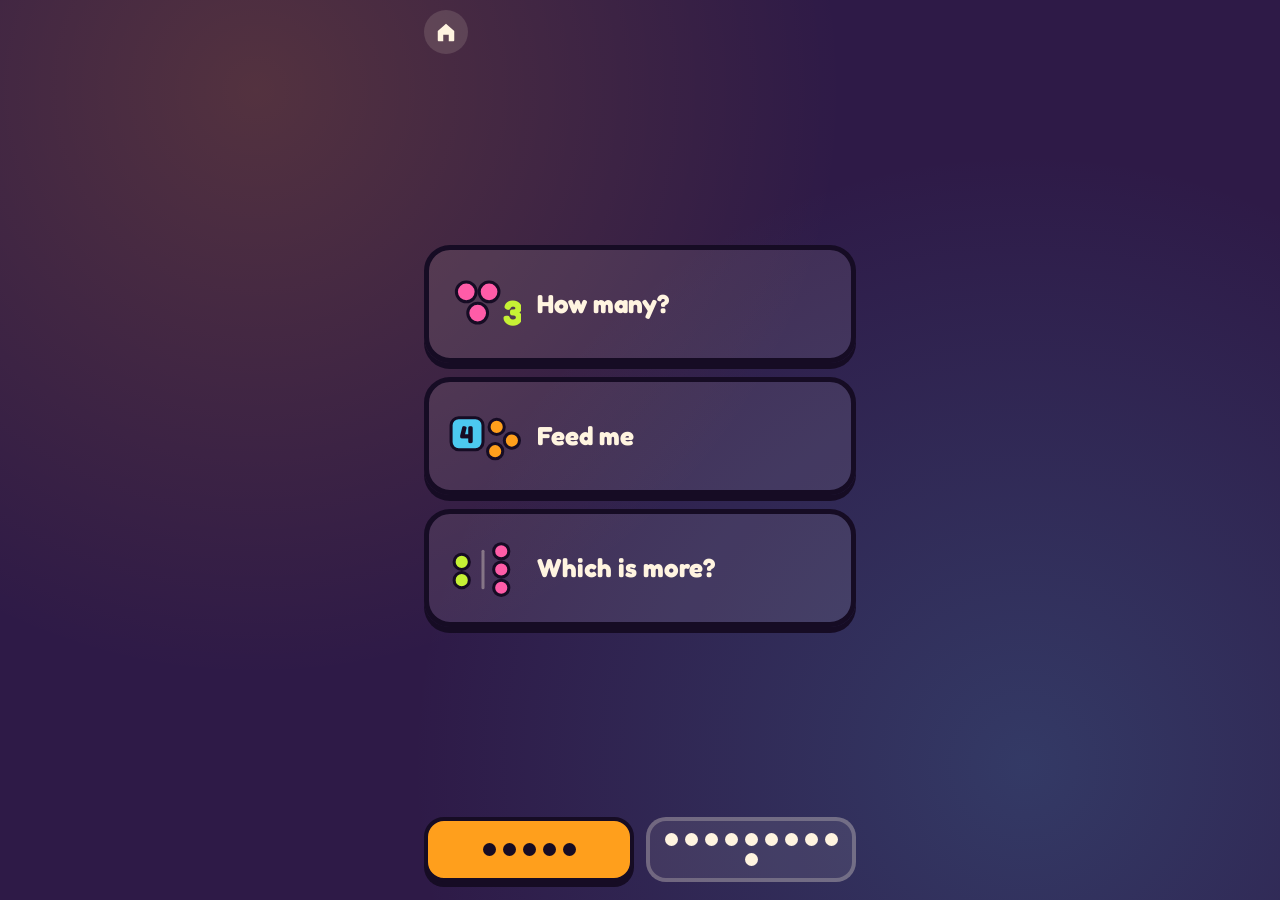
==== count.html @ f522d48b "Add files via upload" ====
<!DOCTYPE html>
<html lang="en">
<head>
<meta charset="utf-8">
<meta name="viewport" content="width=device-width, initial-scale=1, viewport-fit=cover, user-scalable=no">
<meta name="apple-mobile-web-app-capable" content="yes">
<meta name="apple-mobile-web-app-status-bar-style" content="black-translucent">
<meta name="apple-mobile-web-app-title" content="Grumbo">
<meta name="theme-color" content="#2E1A47">
<link rel="manifest" href="manifest.json">
<link rel="apple-touch-icon" href="apple-touch-icon.png">
<link rel="icon" href="icon-192.png">
<title>Grumbo Counts &mdash; Counting</title>
<link rel="preconnect" href="https://fonts.googleapis.com">
<link rel="preconnect" href="https://fonts.gstatic.com" crossorigin>
<link href="https://fonts.googleapis.com/css2?family=Fredoka:wght@500;600;700&display=swap" rel="stylesheet">
<style>
  :root{
    --grape:#2E1A47;
    --lime:#C6F135;
    --pink:#FF5CA8;
    --tangerine:#FF9F1C;
    --sky:#4CC9F0;
    --cream:#FFF4E0;
    --ink:#160C24;
  }

  *{box-sizing:border-box;-webkit-tap-highlight-color:transparent;-webkit-user-select:none;user-select:none}
  html,body{height:100%;overflow:hidden}

  body{
    margin:0;
    font-family:'Fredoka',system-ui,-apple-system,sans-serif;
    background:var(--grape);
    background-image:
      radial-gradient(circle at 20% 10%, rgba(255,159,28,.18), transparent 45%),
      radial-gradient(circle at 80% 85%, rgba(76,201,240,.18), transparent 48%);
    color:var(--cream);
    display:flex;
    justify-content:center;
    touch-action:manipulation;
  }

  .stage{
    width:100%;max-width:460px;
    display:flex;flex-direction:column;
    padding:
      calc(env(safe-area-inset-top) + 10px) 14px
      calc(env(safe-area-inset-bottom) + 14px);
  }

  .screen{display:none;flex-direction:column;flex:1;gap:12px}
  .screen.on{display:flex}

  /* ============ TITLE ============ */
  .hero{display:flex;flex-direction:column;align-items:center;justify-content:center;flex:1;gap:14px}
  #heroMonster{width:min(58vw,220px);height:min(58vw,220px);animation:breathe 3.4s ease-in-out infinite}
  @keyframes breathe{0%,100%{transform:translateY(0) scale(1)}50%{transform:translateY(-10px) scale(1.03)}}

  .playbtn{
    width:118px;height:118px;border-radius:50%;
    background:var(--lime);border:6px solid var(--ink);
    box-shadow:0 8px 0 var(--ink);
    display:grid;place-items:center;cursor:pointer;
    animation:pulse 1.9s ease-in-out infinite;
  }
  .playbtn:active{transform:translateY(8px);box-shadow:0 0 0 var(--ink);animation:none}
  .playbtn svg{width:48px;height:48px;margin-left:8px}
  @keyframes pulse{
    0%,100%{box-shadow:0 8px 0 var(--ink)}
    50%{box-shadow:0 8px 0 var(--ink),0 0 0 16px rgba(198,241,53,.16)}
  }

  /* ============ MODE PICKER ============ */
  .modes{display:flex;flex-direction:column;gap:14px;flex:1;justify-content:center}
  .mode{
    background:rgba(255,244,224,.09);
    border:5px solid var(--ink);
    border-radius:26px;
    box-shadow:0 6px 0 var(--ink);
    padding:16px;
    display:flex;align-items:center;gap:16px;
    cursor:pointer;
  }
  .mode:active{transform:translateY(6px);box-shadow:0 0 0 var(--ink)}
  .mode svg{width:76px;height:76px;flex:none}
  .mode-name{font-size:26px;font-weight:700;color:var(--cream)}

  .rangepick{display:flex;gap:12px;justify-content:center;padding-bottom:4px}
  .range{
    flex:1;
    background:rgba(255,244,224,.09);
    border:4px solid rgba(255,244,224,.25);
    border-radius:20px;padding:12px;
    display:flex;justify-content:center;gap:7px;align-items:center;flex-wrap:wrap;
    cursor:pointer;
  }
  .range[aria-pressed="true"]{background:var(--tangerine);border-color:var(--ink);box-shadow:0 5px 0 var(--ink)}
  .range i{width:13px;height:13px;border-radius:50%;background:var(--cream);display:block}
  .range[aria-pressed="true"] i{background:var(--ink)}

  /* ============ PLAY ============ */
  .topbar{display:flex;align-items:center;justify-content:space-between;height:44px}
  .home,.askbtn{
    width:44px;height:44px;border-radius:50%;border:none;
    background:rgba(255,244,224,.13);display:grid;place-items:center;cursor:pointer;
  }
  .home svg{width:22px;height:22px}
  .askbtn svg{width:24px;height:24px}
  .stars{display:flex;gap:6px}
  .stars svg{width:26px;height:26px}
  .stars .s{fill:rgba(255,244,224,.2)}
  .stars .s.lit{fill:var(--tangerine);animation:pop .4s ease}
  @keyframes pop{0%{transform:scale(.3)}60%{transform:scale(1.35)}100%{transform:scale(1)}}

  .tray{
    background:rgba(0,0,0,.18);
    border-radius:28px;
    padding:14px;
    display:flex;flex-wrap:wrap;align-content:center;justify-content:center;
    gap:10px;
    min-height:150px;
    flex:1;
  }
  .tray.pair{gap:0;padding:0;background:none;flex-wrap:nowrap;align-items:stretch}
  .half{
    flex:1;margin:0 5px;
    background:rgba(0,0,0,.18);border-radius:26px;
    border:5px solid transparent;
    display:flex;flex-wrap:wrap;align-content:center;justify-content:center;gap:9px;
    padding:12px;cursor:pointer;
  }
  .half:active{transform:scale(.97)}
  .half.win{border-color:var(--lime);background:rgba(198,241,53,.16)}
  .half.nope{animation:shake .4s ease}

  .item{width:52px;height:52px;display:block}
  .item.small{width:40px;height:40px}
  .item.tap{cursor:pointer}
  .item.counting{animation:bounce .45s ease}
  .item.eaten{animation:vanish .4s ease forwards}
  .item.arrive{animation:drop .35s ease backwards}
  @keyframes bounce{0%,100%{transform:translateY(0) scale(1)}45%{transform:translateY(-16px) scale(1.22)}}
  @keyframes vanish{to{transform:scale(0) rotate(35deg);opacity:0}}
  @keyframes drop{from{transform:translateY(-26px) scale(.4);opacity:0}}

  .bay{display:flex;justify-content:center;padding:2px 0}
  #monster{width:104px;height:104px;display:block}
  .bay.yay #monster{animation:hop .55s ease}
  .bay.hmm #monster{animation:shake .45s ease}
  @keyframes hop{0%,100%{transform:translateY(0)}35%{transform:translateY(-24px) rotate(-7deg)}65%{transform:translateY(-9px) rotate(5deg)}}
  @keyframes shake{0%,100%{transform:translateX(0)}25%{transform:translateX(-10px)}75%{transform:translateX(10px)}}

  .choices{display:flex;gap:12px;justify-content:center}
  .num{
    flex:1;max-width:110px;aspect-ratio:1;
    background:var(--cream);color:var(--ink);
    border:5px solid var(--ink);border-radius:24px;
    box-shadow:0 7px 0 var(--ink);
    font-family:inherit;font-size:52px;font-weight:700;
    display:grid;place-items:center;cursor:pointer;
  }
  .num:active{transform:translateY(7px);box-shadow:0 0 0 var(--ink)}
  .num.right{background:var(--lime);animation:pop .45s ease}
  .num.nope{animation:shake .4s ease;background:rgba(255,244,224,.45)}

  .target{display:flex;align-items:center;justify-content:center;gap:14px}
  .bignum{
    width:104px;height:104px;
    background:var(--sky);color:var(--ink);
    border:6px solid var(--ink);border-radius:26px;
    box-shadow:0 7px 0 var(--ink);
    font-size:62px;font-weight:700;
    display:grid;place-items:center;
  }
  .tally{display:flex;gap:6px;flex-wrap:wrap;max-width:150px}
  .tally i{width:16px;height:16px;border-radius:50%;background:rgba(255,244,224,.22);display:block}
  .tally i.on{background:var(--lime);animation:pop .3s ease}

  /* ============ CELEBRATE ============ */
  .party{flex:1;display:flex;flex-direction:column;align-items:center;justify-content:center;gap:20px}
  #partyMonster{width:min(52vw,200px);height:min(52vw,200px);animation:hop .6s ease 3}
  .bigstars{display:flex;gap:10px}
  .bigstars svg{width:46px;height:46px;fill:var(--tangerine)}
  .bigstars svg:nth-child(1){animation:pop .5s ease .10s backwards}
  .bigstars svg:nth-child(2){animation:pop .5s ease .25s backwards}
  .bigstars svg:nth-child(3){animation:pop .5s ease .40s backwards}
  .bigstars svg:nth-child(4){animation:pop .5s ease .55s backwards}
  .bigstars svg:nth-child(5){animation:pop .5s ease .70s backwards}

  .confetti{position:fixed;inset:0;pointer-events:none;overflow:hidden;z-index:9}
  .confetti b{position:absolute;width:11px;height:16px;border-radius:2px;animation:fall 1.5s linear forwards}
  @keyframes fall{to{transform:translateY(105vh) rotate(560deg);opacity:.2}}

  @media (prefers-reduced-motion:reduce){*{animation:none !important}}
</style>
</head>
<body>
<div class="stage">

  <!-- ===== TITLE ===== -->
  <section class="screen" id="s-title">
    <div class="hero">
      <svg id="heroMonster" viewBox="0 0 120 120"></svg>
      <div class="playbtn" id="play" role="button" aria-label="Play">
        <svg viewBox="0 0 24 24"><path d="M6 3l15 9-15 9z" fill="#160C24"/></svg>
      </div>
    </div>
  </section>

  <!-- ===== MODE PICKER ===== -->
  <section class="screen on" id="s-modes">
    <div class="topbar">
      <button class="home" id="homeFromModes" aria-label="Back">
        <svg viewBox="0 0 24 24"><path d="M3 11l9-8 9 8v10a1 1 0 01-1 1h-5v-7H9v7H4a1 1 0 01-1-1z" fill="#FFF4E0"/></svg>
      </button>
      <div></div>
      <div style="width:44px"></div>
    </div>

    <div class="modes">
      <div class="mode" data-mode="count" role="button" aria-label="How many">
        <svg viewBox="0 0 100 100">
          <circle cx="28" cy="34" r="13" fill="#FF5CA8" stroke="#160C24" stroke-width="4"/>
          <circle cx="58" cy="34" r="13" fill="#FF5CA8" stroke="#160C24" stroke-width="4"/>
          <circle cx="43" cy="62" r="13" fill="#FF5CA8" stroke="#160C24" stroke-width="4"/>
          <text x="76" y="78" font-family="Fredoka,sans-serif" font-size="46" font-weight="700" fill="#C6F135">3</text>
        </svg>
        <div class="mode-name">How many?</div>
      </div>

      <div class="mode" data-mode="feed" role="button" aria-label="Feed me">
        <svg viewBox="0 0 100 100">
          <rect x="8" y="26" width="42" height="42" rx="10" fill="#4CC9F0" stroke="#160C24" stroke-width="4"/>
          <text x="20" y="59" font-family="Fredoka,sans-serif" font-size="32" font-weight="700" fill="#160C24">4</text>
          <circle cx="68" cy="38" r="10" fill="#FF9F1C" stroke="#160C24" stroke-width="4"/>
          <circle cx="88" cy="56" r="10" fill="#FF9F1C" stroke="#160C24" stroke-width="4"/>
          <circle cx="66" cy="70" r="10" fill="#FF9F1C" stroke="#160C24" stroke-width="4"/>
        </svg>
        <div class="mode-name">Feed me</div>
      </div>

      <div class="mode" data-mode="more" role="button" aria-label="Which is more">
        <svg viewBox="0 0 100 100">
          <circle cx="22" cy="42" r="10" fill="#C6F135" stroke="#160C24" stroke-width="4"/>
          <circle cx="22" cy="66" r="10" fill="#C6F135" stroke="#160C24" stroke-width="4"/>
          <path d="M50 28v48" stroke="#FFF4E0" stroke-width="4" stroke-linecap="round" opacity=".35"/>
          <circle cx="74" cy="28" r="10" fill="#FF5CA8" stroke="#160C24" stroke-width="4"/>
          <circle cx="74" cy="52" r="10" fill="#FF5CA8" stroke="#160C24" stroke-width="4"/>
          <circle cx="74" cy="76" r="10" fill="#FF5CA8" stroke="#160C24" stroke-width="4"/>
        </svg>
        <div class="mode-name">Which is more?</div>
      </div>
    </div>

    <div class="rangepick" id="ranges">
      <div class="range" data-max="5" aria-pressed="true" role="button" aria-label="Up to five">
        <i></i><i></i><i></i><i></i><i></i>
      </div>
      <div class="range" data-max="10" aria-pressed="false" role="button" aria-label="Up to ten">
        <i></i><i></i><i></i><i></i><i></i><i></i><i></i><i></i><i></i><i></i>
      </div>
    </div>
  </section>

  <!-- ===== PLAY ===== -->
  <section class="screen" id="s-play">
    <div class="topbar">
      <button class="home" id="homeBtn" aria-label="Back">
        <svg viewBox="0 0 24 24"><path d="M3 11l9-8 9 8v10a1 1 0 01-1 1h-5v-7H9v7H4a1 1 0 01-1-1z" fill="#FFF4E0"/></svg>
      </button>
      <div class="stars" id="stars"></div>
      <button class="askbtn" id="repeat" aria-label="Say it again">
        <svg viewBox="0 0 24 24"><path d="M4 9h4l5-5v16l-5-5H4zM17 8a5 5 0 010 8" fill="none" stroke="#FFF4E0" stroke-width="2.4" stroke-linejoin="round" stroke-linecap="round"/></svg>
      </button>
    </div>

    <div class="bay" id="bay">
      <svg id="monster" viewBox="0 0 120 120"></svg>
    </div>

    <div class="tray" id="tray"></div>

    <div id="controls"></div>
  </section>

  <!-- ===== CELEBRATE ===== -->
  <section class="screen" id="s-party">
    <div class="party">
      <svg id="partyMonster" viewBox="0 0 120 120"></svg>
      <div class="bigstars" id="bigstars"></div>
      <div class="playbtn" id="againBtn" role="button" aria-label="Play again">
        <svg viewBox="0 0 24 24"><path d="M6 3l15 9-15 9z" fill="#160C24"/></svg>
      </div>
    </div>
  </section>

</div>
<div class="confetti" id="confetti"></div>

<script>
(function(){
"use strict";

/* ============================================================
   Grumbo Counts — counting game for kids who can't read yet.
   Every instruction is spoken. Nothing can be failed.
   ============================================================ */

var ROUND = 5;
var WORDS = ["zero","one","two","three","four","five",
             "six","seven","eight","nine","ten"];

var state = { mode:"count", max:5, target:0, got:0, step:0, busy:false, prompt:"" };

function $(id){ return document.getElementById(id); }
var SCREENS = ["s-title","s-modes","s-play","s-party"];
function show(id){ SCREENS.forEach(function(s){ $(s).classList.toggle("on", s===id); }); }
function rand(lo,hi){ return Math.floor(Math.random()*(hi-lo+1))+lo; }
function pick(a){ return a[rand(0,a.length-1)]; }

/* ---------------- Voice ----------------
   iOS blocks speech until a real user gesture, so the first tap
   on the play button primes it with a silent utterance. */
var voiceReady=false, voice=null;

function primeVoice(){
  if (voiceReady || !("speechSynthesis" in window)) return;
  try{
    var u = new SpeechSynthesisUtterance(" ");
    u.volume = 0;
    speechSynthesis.speak(u);
    voiceReady = true;
  }catch(e){}
}
function chooseVoice(){
  if (!("speechSynthesis" in window)) return;
  var all = speechSynthesis.getVoices();
  if (!all.length) return;
  voice = all.filter(function(v){ return /^en/i.test(v.lang) && v.localService; })[0]
       || all.filter(function(v){ return /^en/i.test(v.lang); })[0]
       || all[0];
}
if ("speechSynthesis" in window){
  chooseVoice();
  speechSynthesis.onvoiceschanged = chooseVoice;
}
function say(text, opts){
  if (!("speechSynthesis" in window)) return;
  opts = opts || {};
  try{
    if (opts.interrupt !== false) speechSynthesis.cancel();
    var u = new SpeechSynthesisUtterance(text);
    if (voice) u.voice = voice;
    u.rate  = opts.rate  || 0.82;
    u.pitch = opts.pitch || 1.25;
    u.volume = 1;
    speechSynthesis.speak(u);
  }catch(e){}
}

/* ---------------- Blips ---------------- */
var actx = null;
function blip(freq, dur){
  try{
    if (!actx) actx = new (window.AudioContext || window.webkitAudioContext)();
    if (actx.state === "suspended") actx.resume();
    dur = dur || .18;
    var o = actx.createOscillator(), g = actx.createGain();
    o.type = "sine"; o.frequency.value = freq;
    g.gain.setValueAtTime(.001, actx.currentTime);
    g.gain.exponentialRampToValueAtTime(.22, actx.currentTime + .01);
    g.gain.exponentialRampToValueAtTime(.001, actx.currentTime + dur);
    o.connect(g); g.connect(actx.destination);
    o.start(); o.stop(actx.currentTime + dur + .02);
  }catch(e){}
}

/* ---------------- Monster ---------------- */
function monsterSVG(mood){
  var mouth = mood === "yay" ? "M40 78q20 22 40 0"
            : mood === "hmm" ? "M46 88q14 -11 28 0"
            : "M46 82q14 12 28 0";
  var r = mood === "yay" ? 6.5 : mood === "hmm" ? 4 : 5.5;
  return ''
   + '<ellipse cx="60" cy="113" rx="33" ry="5.5" fill="rgba(0,0,0,.28)"/>'
   + '<path d="M24 62c0-22 16-38 36-38s36 16 36 38v18c0 12-16 20-36 20s-36-8-36-20z" '
   +   'fill="#FF5CA8" stroke="#160C24" stroke-width="5" stroke-linejoin="round"/>'
   + '<path d="M34 28l6 16M86 28l-6 16" stroke="#160C24" stroke-width="5" stroke-linecap="round"/>'
   + '<circle cx="34" cy="25" r="6.5" fill="#C6F135" stroke="#160C24" stroke-width="4"/>'
   + '<circle cx="86" cy="25" r="6.5" fill="#C6F135" stroke="#160C24" stroke-width="4"/>'
   + '<circle cx="47" cy="58" r="12.5" fill="#FFF4E0" stroke="#160C24" stroke-width="4"/>'
   + '<circle cx="75" cy="58" r="12.5" fill="#FFF4E0" stroke="#160C24" stroke-width="4"/>'
   + '<circle cx="47" cy="60" r="'+r+'" fill="#160C24"/>'
   + '<circle cx="75" cy="60" r="'+r+'" fill="#160C24"/>'
   + '<path d="'+mouth+'" fill="none" stroke="#160C24" stroke-width="5" stroke-linecap="round"/>';
}
function setMonster(el, mood){ el.innerHTML = monsterSVG(mood); }

/* ---------------- Snacks ---------------- */
var SNACKS = [
  '<path d="M28 22c0-5 4-9 9-9 3 0 5 1.6 6 3.4 1-1.8 3-3.4 6-3.4 5 0 9 4 9 9 0 12-8 26-15 26S28 34 28 22z" fill="#FF5CA8" stroke="#160C24" stroke-width="4"/><path d="M43 15V7" stroke="#160C24" stroke-width="4" stroke-linecap="round"/>',
  '<path d="M32 6l7 17 18 1-14 12 5 18-16-10-16 10 5-18L7 24l18-1z" fill="#FFD84D" stroke="#160C24" stroke-width="4" stroke-linejoin="round"/>',
  '<circle cx="32" cy="38" r="19" fill="#4CC9F0" stroke="#160C24" stroke-width="4"/><path d="M32 19c0-6 5-10 10-11-1 6-4 10-10 11z" fill="#C6F135" stroke="#160C24" stroke-width="3.5"/>',
  '<circle cx="32" cy="34" r="20" fill="#FF9F1C" stroke="#160C24" stroke-width="4"/><circle cx="26" cy="28" r="3.4" fill="#160C24"/><circle cx="38" cy="32" r="3.4" fill="#160C24"/><circle cx="29" cy="42" r="3.4" fill="#160C24"/>'
];
var snackIndex = 0;
function snackSVG(cls){
  return '<svg class="item '+(cls||"")+'" viewBox="0 0 64 64">'+SNACKS[snackIndex]+'</svg>';
}

/* ---------------- Stars ---------------- */
var STAR_PATH = 'M12 2l3 6.6 7.2.8-5.4 4.9 1.5 7.1L12 17.8 5.7 21.4l1.5-7.1L1.8 9.4 9 8.6z';
function drawStars(){
  var out = "";
  for (var i=0;i<ROUND;i++){
    out += '<svg viewBox="0 0 24 24"><path class="s" d="'+STAR_PATH+'"/></svg>';
  }
  $("stars").innerHTML = out;
  paintStars();
}
function paintStars(){
  Array.prototype.forEach.call($("stars").querySelectorAll(".s"), function(s,i){
    s.classList.toggle("lit", i < state.step);
  });
}

/* ---------------- Confetti ---------------- */
function confetti(){
  var box = $("confetti"), colors = ["#C6F135","#FF5CA8","#FF9F1C","#4CC9F0","#FFF4E0"];
  for (var i=0;i<34;i++){
    var b = document.createElement("b");
    b.style.left = rand(0,100) + "vw";
    b.style.top = "-24px";
    b.style.background = pick(colors);
    b.style.animationDelay = (Math.random()*.35) + "s";
    box.appendChild(b);
  }
  setTimeout(function(){ box.innerHTML = ""; }, 2200);
}

/* ============================================================
   ROUND FLOW
   ============================================================ */
function startRound(mode){
  state.mode = mode;
  state.step = 0;
  drawStars();
  show("s-play");
  nextTurn();
}

function nextTurn(){
  if (state.step >= ROUND){ party(); return; }
  state.busy = false;
  $("bay").className = "bay";
  setMonster($("monster"), "idle");
  snackIndex = rand(0, SNACKS.length-1);

  if (state.mode === "count") turnCount();
  else if (state.mode === "feed") turnFeed();
  else turnMore();
}

/* ---- Mode 1: How many? ---- */
function turnCount(){
  var n = rand(1, state.max);
  state.target = n;

  var tray = $("tray");
  tray.className = "tray";
  tray.innerHTML = "";
  for (var i=0;i<n;i++){
    tray.insertAdjacentHTML("beforeend", snackSVG(n>6 ? "small arrive" : "arrive"));
  }
  Array.prototype.forEach.call(tray.children, function(c,i){
    c.style.animationDelay = (i*0.07)+"s";
  });

  var opts = [n], guard = 0;
  while (opts.length < 3 && guard++ < 80){
    var c = n + pick([-2,-1,1,2]);
    if (c >= 1 && c <= state.max && opts.indexOf(c) === -1) opts.push(c);
  }
  var f = 1;
  while (opts.length < 3 && f <= state.max){
    if (opts.indexOf(f) === -1) opts.push(f);
    f++;
  }
  for (var k=opts.length-1;k>0;k--){
    var j = rand(0,k), t = opts[k]; opts[k] = opts[j]; opts[j] = t;
  }

  var html = '<div class="choices">';
  opts.forEach(function(v){ html += '<button class="num" data-v="'+v+'">'+v+'</button>'; });
  $("controls").innerHTML = html + '</div>';

  Array.prototype.forEach.call($("controls").querySelectorAll(".num"), function(b){
    b.addEventListener("click", function(){ pickNumber(Number(b.dataset.v), b); });
  });

  state.prompt = "How many?";
  setTimeout(function(){ say(state.prompt); }, 420);
}

function pickNumber(v, btn){
  if (state.busy) return;
  if (v !== state.target){ nudge(btn, "num"); return; }
  state.busy = true;
  btn.classList.add("right");
  countAloud(win);
}

/* The teaching moment: light each item, name its number. */
function countAloud(done){
  var items = $("tray").querySelectorAll(".item"), i = 0;
  (function step(){
    if (i >= items.length){ setTimeout(done, 420); return; }
    var it = items[i];
    it.classList.add("counting");
    blip(440 + i*55, .16);
    say(WORDS[i+1], { rate:.8 });
    setTimeout(function(){ it.classList.remove("counting"); }, 450);
    i++;
    setTimeout(step, 620);
  })();
}

/* ---- Mode 2: Feed me N ---- */
function turnFeed(){
  var n = rand(1, Math.min(state.max, 6));
  state.target = n;
  state.got = 0;

  var tray = $("tray");
  tray.className = "tray";
  tray.innerHTML = "";
  var pool = n + rand(2,4);
  for (var i=0;i<pool;i++){
    tray.insertAdjacentHTML("beforeend", snackSVG("tap arrive"));
  }
  Array.prototype.forEach.call(tray.children, function(c,i){
    c.style.animationDelay = (i*0.05)+"s";
    c.addEventListener("click", function(){ feedOne(c); });
  });

  var tally = "";
  for (var t=0;t<n;t++) tally += "<i></i>";
  $("controls").innerHTML =
    '<div class="target"><div class="bignum">'+n+'</div><div class="tally" id="tally">'+tally+'</div></div>';

  state.prompt = "Give me " + WORDS[n] + "!";
  setTimeout(function(){ say(state.prompt); }, 420);
}

function feedOne(item){
  if (state.busy || item.classList.contains("eaten")) return;
  state.got++;
  item.classList.add("eaten");
  item.style.pointerEvents = "none";
  blip(440 + state.got*60, .15);
  say(WORDS[state.got], { rate:.85 });

  var pips = $("tally").children;
  if (pips[state.got-1]) pips[state.got-1].classList.add("on");

  var bay = $("bay");
  bay.className = "bay";
  void bay.offsetWidth;
  bay.className = "bay yay";
  setMonster($("monster"), "yay");
  setTimeout(function(){ setMonster($("monster"), "idle"); }, 500);

  if (state.got >= state.target){
    state.busy = true;
    setTimeout(win, 950);
  }
}

/* ---- Mode 3: Which is more? ---- */
function turnMore(){
  var a = rand(1, state.max), b, guard = 0;
  do { b = rand(1, state.max); guard++; }
  while (Math.abs(a-b) < 2 && guard < 60);
  if (a === b) b = (a < state.max) ? a+1 : a-1;

  state.target = (a > b) ? 0 : 1;

  var tray = $("tray");
  tray.className = "tray pair";
  tray.innerHTML = '<div class="half" data-i="0"></div><div class="half" data-i="1"></div>';
  var halves = tray.children;

  [a,b].forEach(function(count, idx){
    for (var i=0;i<count;i++){
      halves[idx].insertAdjacentHTML("beforeend", snackSVG("small arrive"));
    }
    Array.prototype.forEach.call(halves[idx].children, function(c,i){
      c.style.animationDelay = (i*0.05)+"s";
    });
    halves[idx].addEventListener("click", function(){ pickHalf(idx, halves[idx]); });
  });

  $("controls").innerHTML = "";
  state.prompt = "Which one has more?";
  setTimeout(function(){ say(state.prompt); }, 420);
}

function pickHalf(idx, node){
  if (state.busy) return;
  if (idx !== state.target){ nudge(node, "half"); return; }
  state.busy = true;
  node.classList.add("win");
  say("More!");
  blip(660,.16);
  setTimeout(win, 950);
}

/* ---- Gentle wrong-answer: no penalty, just try again ---- */
function nudge(node, kind){
  node.classList.add("nope");
  setTimeout(function(){ node.classList.remove("nope"); }, 430);
  $("bay").className = "bay hmm";
  setMonster($("monster"), "hmm");
  blip(220, .2);
  say(pick(["Try again","Hmm, look again","Have another go"]));
  setTimeout(function(){
    $("bay").className = "bay";
    setMonster($("monster"), "idle");
  }, 750);
}

/* ---- Winning a turn ---- */
var CHEERS = ["Yes!","Yum!","Well done!","That's it!","Good job!","Delicious!"];
function win(){
  state.step++;
  paintStars();
  $("bay").className = "bay yay";
  setMonster($("monster"), "yay");
  blip(660,.14);
  setTimeout(function(){ blip(880,.2); }, 110);
  say(pick(CHEERS), { rate:.9 });
  setTimeout(nextTurn, 1500);
}

function party(){
  show("s-party");
  setMonster($("partyMonster"), "yay");
  var out = "";
  for (var i=0;i<ROUND;i++){
    out += '<svg viewBox="0 0 24 24"><path d="'+STAR_PATH+'"/></svg>';
  }
  $("bigstars").innerHTML = out;
  confetti();
  [523,659,784,1047].forEach(function(f,i){
    setTimeout(function(){ blip(f,.22); }, i*140);
  });
  setTimeout(function(){ say("You did it! Hooray!", { rate:.9 }); }, 700);
}

/* ============================================================
   WIRING
   ============================================================ */
setMonster($("heroMonster"), "idle");
setMonster($("monster"), "idle");

$("play").addEventListener("click", function(){
  primeVoice();
  blip(660,.15);
  show("s-modes");
  setTimeout(function(){ say("Pick a game!"); }, 300);
});

$("s-modes").addEventListener("click", function(e){
  var m = e.target.closest(".mode");
  if (m){ blip(560,.14); startRound(m.dataset.mode); return; }
  var r = e.target.closest(".range");
  if (r){
    state.max = Number(r.dataset.max);
    Array.prototype.forEach.call($("ranges").children, function(x){
      x.setAttribute("aria-pressed", x === r);
    });
    blip(500,.12);
  }
});

$("homeBtn").addEventListener("click", function(){
  if ("speechSynthesis" in window) speechSynthesis.cancel();
  show("s-modes");
});
$("homeFromModes").addEventListener("click", function(){ location.href = "index.html"; });
$("repeat").addEventListener("click", function(){ say(state.prompt); });
$("againBtn").addEventListener("click", function(){ startRound(state.mode); });

drawStars();
document.addEventListener("click", primeVoice, { once:true });
})();
</script>
</body>
</html>
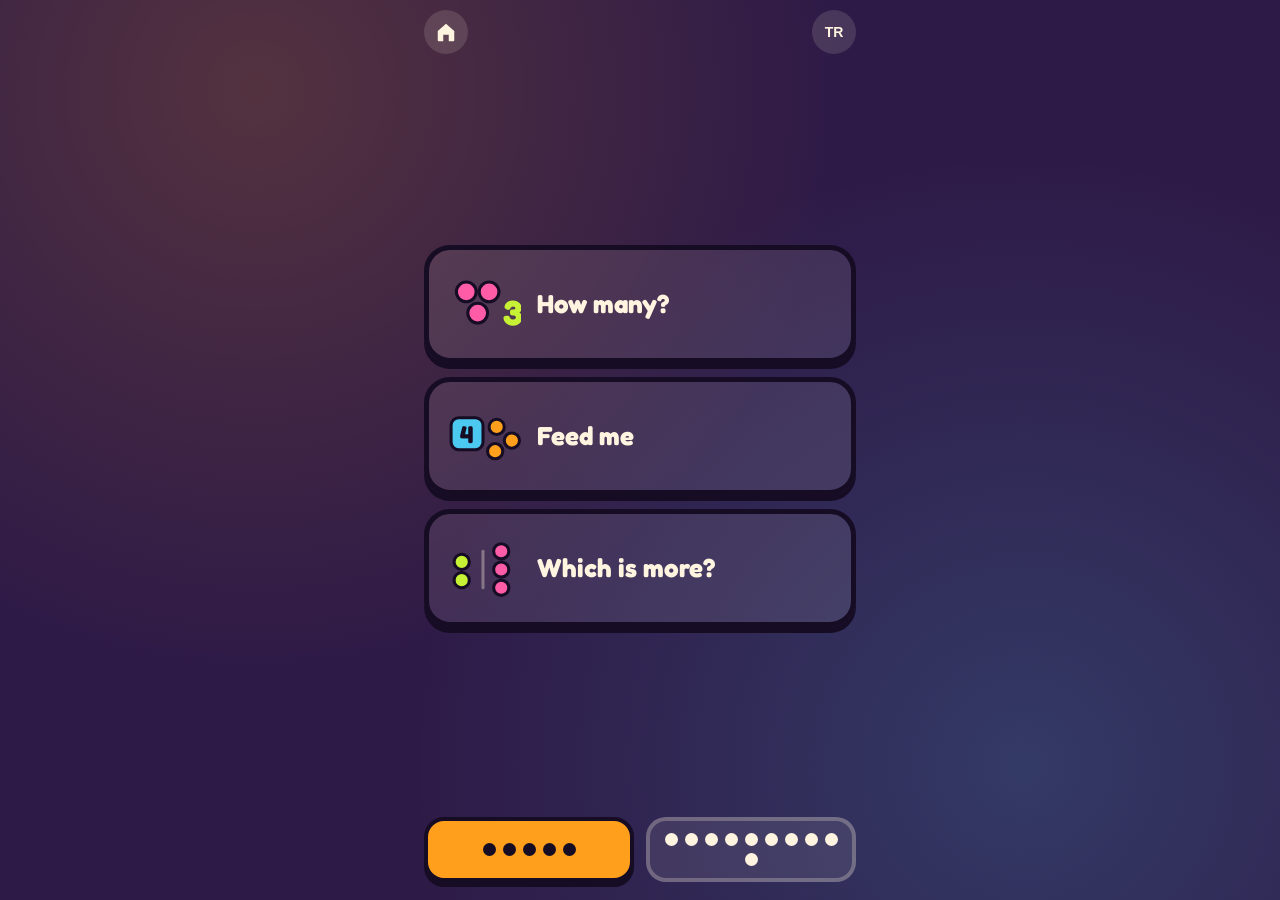
==== commit bd259d0e: "Add files via upload" ====
--- a/count.html
+++ b/count.html
@@ -10,7 +10,7 @@
 <link rel="manifest" href="manifest.json">
 <link rel="apple-touch-icon" href="apple-touch-icon.png">
 <link rel="icon" href="icon-192.png">
-<title>Grumbo Counts &mdash; Counting</title>
+<title>Grumbo</title>
 <link rel="preconnect" href="https://fonts.googleapis.com">
 <link rel="preconnect" href="https://fonts.gstatic.com" crossorigin>
 <link href="https://fonts.googleapis.com/css2?family=Fredoka:wght@500;600;700&display=swap" rel="stylesheet">
@@ -215,7 +215,9 @@
         <svg viewBox="0 0 24 24"><path d="M3 11l9-8 9 8v10a1 1 0 01-1 1h-5v-7H9v7H4a1 1 0 01-1-1z" fill="#FFF4E0"/></svg>
       </button>
       <div></div>
-      <div style="width:44px"></div>
+      <button class="home" id="langBtn" aria-label="Language">
+        <span id="langTag" style="font-size:14px;font-weight:700;color:#FFF4E0"></span>
+      </button>
     </div>
 
     <div class="modes">
@@ -308,8 +310,49 @@
    ============================================================ */
 
 var ROUND = 5;
-var WORDS = ["zero","one","two","three","four","five",
-             "six","seven","eight","nine","ten"];
+/* ---------------- Language ----------------
+   Chosen by ?lang= in the URL, otherwise from the device. */
+var LANG = (function(){
+  var q = new URLSearchParams(location.search).get("lang");
+  if (q === "tr" || q === "en") return q;
+  return /^tr/i.test(navigator.language || "") ? "tr" : "en";
+})();
+document.documentElement.lang = LANG;
+
+var STR = {
+  en: {
+    voiceTag:"en", bcp:"en-US",
+    words:["zero","one","two","three","four","five",
+           "six","seven","eight","nine","ten"],
+    ask:"How many?",
+    give:"Give me {n}!",
+    which:"Which one has more?",
+    more:"More!",
+    pickGame:"Pick a game!",
+    finished:"You did it! Hooray!",
+    retry:["Try again","Hmm, look again","Have another go"],
+    cheers:["Yes!","Yum!","Well done!","That's it!","Good job!","Delicious!"],
+    modes:["How many?","Feed me","Which is more?"]
+  },
+  tr: {
+    voiceTag:"tr", bcp:"tr-TR",
+    words:["sıfır","bir","iki","üç","dört","beş",
+           "altı","yedi","sekiz","dokuz","on"],
+    ask:"Kaç tane?",
+    give:"Bana {n} tane ver!",
+    which:"Hangisinde daha çok var?",
+    more:"Daha çok!",
+    pickGame:"Bir oyun seç!",
+    finished:"Başardın! Yaşasın!",
+    retry:["Tekrar dene","Hmm, tekrar bak","Bir daha dene"],
+    cheers:["Evet!","Mmm!","Aferin!","İşte bu!","Çok güzel!","Nefis!"],
+    modes:["Kaç tane?","Beni doyur","Hangisi daha çok?"]
+  }
+};
+var T = STR[LANG];
+var WORDS = T.words;
+
+function withLang(page){ return page + "?lang=" + LANG; }
 
 var state = { mode:"count", max:5, target:0, got:0, step:0, busy:false, prompt:"" };
 
@@ -337,8 +380,9 @@
   if (!("speechSynthesis" in window)) return;
   var all = speechSynthesis.getVoices();
   if (!all.length) return;
-  voice = all.filter(function(v){ return /^en/i.test(v.lang) && v.localService; })[0]
-       || all.filter(function(v){ return /^en/i.test(v.lang); })[0]
+  var want = new RegExp("^" + T.voiceTag, "i");
+  voice = all.filter(function(v){ return want.test(v.lang) && v.localService; })[0]
+       || all.filter(function(v){ return want.test(v.lang); })[0]
        || all[0];
 }
 if ("speechSynthesis" in window){
@@ -352,6 +396,7 @@
     if (opts.interrupt !== false) speechSynthesis.cancel();
     var u = new SpeechSynthesisUtterance(text);
     if (voice) u.voice = voice;
+    u.lang  = T.bcp;
     u.rate  = opts.rate  || 0.82;
     u.pitch = opts.pitch || 1.25;
     u.volume = 1;
@@ -499,7 +544,7 @@
     b.addEventListener("click", function(){ pickNumber(Number(b.dataset.v), b); });
   });
 
-  state.prompt = "How many?";
+  state.prompt = T.ask;
   setTimeout(function(){ say(state.prompt); }, 420);
 }
 
@@ -549,7 +594,7 @@
   $("controls").innerHTML =
     '<div class="target"><div class="bignum">'+n+'</div><div class="tally" id="tally">'+tally+'</div></div>';
 
-  state.prompt = "Give me " + WORDS[n] + "!";
+  state.prompt = T.give.replace("{n}", WORDS[n]);
   setTimeout(function(){ say(state.prompt); }, 420);
 }
 
@@ -602,7 +647,7 @@
   });
 
   $("controls").innerHTML = "";
-  state.prompt = "Which one has more?";
+  state.prompt = T.which;
   setTimeout(function(){ say(state.prompt); }, 420);
 }
 
@@ -611,7 +656,7 @@
   if (idx !== state.target){ nudge(node, "half"); return; }
   state.busy = true;
   node.classList.add("win");
-  say("More!");
+  say(T.more);
   blip(660,.16);
   setTimeout(win, 950);
 }
@@ -623,7 +668,7 @@
   $("bay").className = "bay hmm";
   setMonster($("monster"), "hmm");
   blip(220, .2);
-  say(pick(["Try again","Hmm, look again","Have another go"]));
+  say(pick(T.retry));
   setTimeout(function(){
     $("bay").className = "bay";
     setMonster($("monster"), "idle");
@@ -631,7 +676,7 @@
 }
 
 /* ---- Winning a turn ---- */
-var CHEERS = ["Yes!","Yum!","Well done!","That's it!","Good job!","Delicious!"];
+var CHEERS = T.cheers;
 function win(){
   state.step++;
   paintStars();
@@ -655,7 +700,7 @@
   [523,659,784,1047].forEach(function(f,i){
     setTimeout(function(){ blip(f,.22); }, i*140);
   });
-  setTimeout(function(){ say("You did it! Hooray!", { rate:.9 }); }, 700);
+  setTimeout(function(){ say(T.finished, { rate:.9 }); }, 700);
 }
 
 /* ============================================================
@@ -668,7 +713,7 @@
   primeVoice();
   blip(660,.15);
   show("s-modes");
-  setTimeout(function(){ say("Pick a game!"); }, 300);
+  setTimeout(function(){ say(T.pickGame); }, 300);
 });
 
 $("s-modes").addEventListener("click", function(e){
@@ -688,7 +733,17 @@
   if ("speechSynthesis" in window) speechSynthesis.cancel();
   show("s-modes");
 });
-$("homeFromModes").addEventListener("click", function(){ location.href = "index.html"; });
+$("homeFromModes").addEventListener("click", function(){ location.href = withLang("index.html"); });
+
+/* paint the translated labels */
+(function(){
+  var names = document.querySelectorAll(".mode-name");
+  T.modes.forEach(function(txt,i){ if (names[i]) names[i].textContent = txt; });
+  $("langTag").textContent = LANG === "tr" ? "EN" : "TR";
+  $("langBtn").addEventListener("click", function(){
+    location.href = "count.html?lang=" + (LANG === "tr" ? "en" : "tr");
+  });
+})();
 $("repeat").addEventListener("click", function(){ say(state.prompt); });
 $("againBtn").addEventListener("click", function(){ startRound(state.mode); });
 
